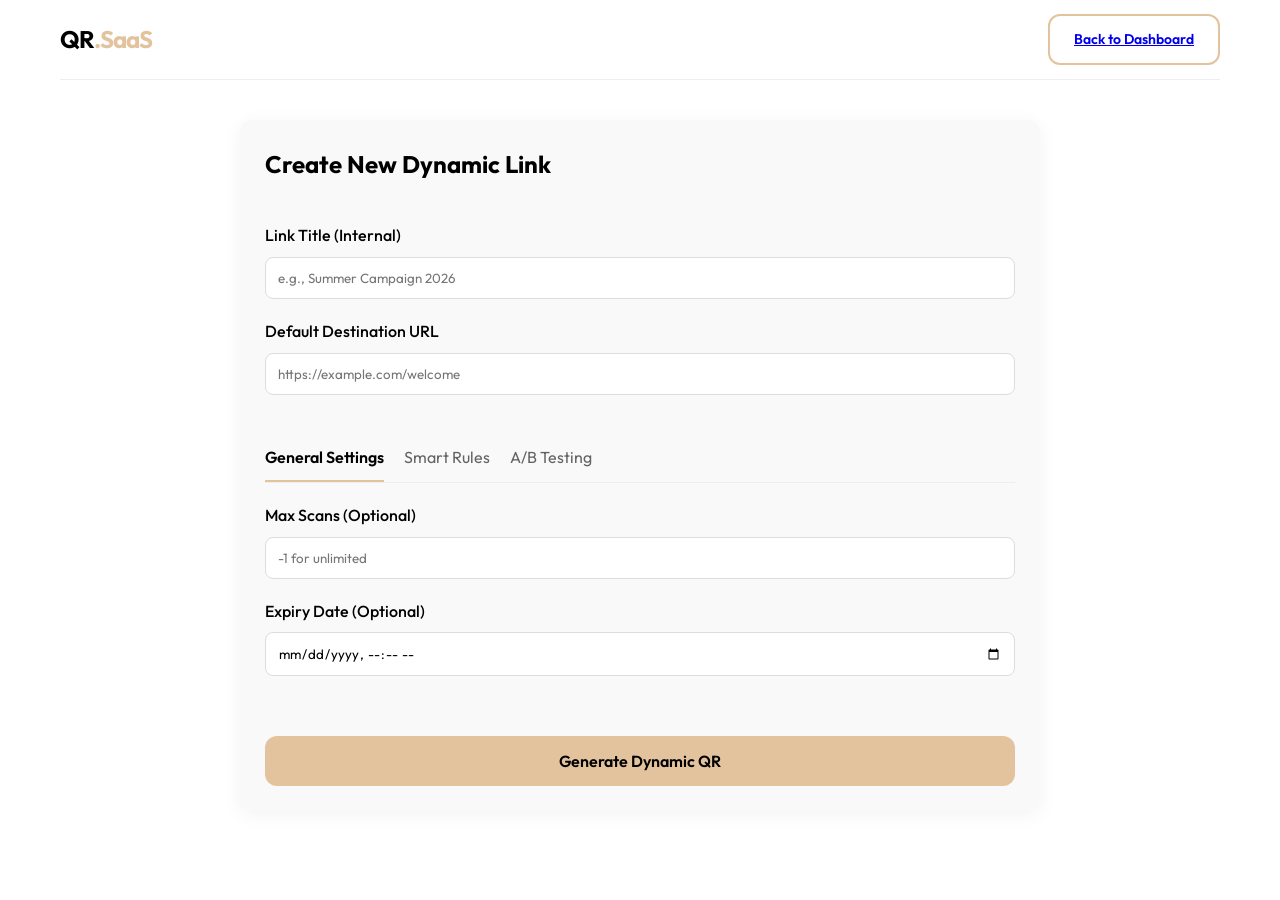
==== frontend/create.html @ 6008a7c1 "Initial commit: Production-ready Dynamic QR SaaS platform" ====
<!DOCTYPE html>
<html lang="en">
<head>
    <meta charset="UTF-8">
    <meta name="viewport" content="width=device-width, initial-scale=1.0">
    <title>Create Dynamic QR | QR</title>
    <link rel="stylesheet" href="css/style.css">
    <style>
        .tabs { display: flex; gap: 20px; border-bottom: 1px solid #eee; margin-bottom: 20px; }
        .tab { padding: 10px 0; cursor: pointer; opacity: 0.6; }
        .tab.active { opacity: 1; border-bottom: 2px solid var(--primary); font-weight: 600; }
        .tab-content { display: none; }
        .tab-content.active { display: block; }
        .rule-item { background: #fff; padding: 15px; border-radius: 8px; margin-bottom: 10px; border: 1px solid #eee; }
    </style>
</head>
<body>
    <div class="container">
        <header>
            <div class="logo">QR<span>.SaaS</span></div>
            <a href="dashboard.html" class="btn btn-outline">Back to Dashboard</a>
        </header>

        <section class="mt-40" style="max-width: 800px; margin-left: auto; margin-right: auto;">
            <div class="card">
                <h2>Create New Dynamic Link</h2>
                <form id="createLinkForm" class="mt-40">
                    <div class="form-group">
                        <label>Link Title (Internal)</label>
                        <input type="text" id="title" placeholder="e.g., Summer Campaign 2026" required>
                    </div>
                    <div class="form-group">
                        <label>Default Destination URL</label>
                        <input type="url" id="originalUrl" placeholder="https://example.com/welcome" required>
                    </div>

                    <div class="tabs mt-40">
                        <div class="tab active" onclick="showTab('settings')">General Settings</div>
                        <div class="tab" onclick="showTab('rules')">Smart Rules</div>
                        <div class="tab" onclick="showTab('abtest')">A/B Testing</div>
                    </div>

                    <div id="settings" class="tab-content active">
                        <div class="form-group">
                            <label>Max Scans (Optional)</label>
                            <input type="number" id="maxScans" placeholder="-1 for unlimited">
                        </div>
                        <div class="form-group">
                            <label>Expiry Date (Optional)</label>
                            <input type="datetime-local" id="expiresAt">
                        </div>
                    </div>

                    <div id="rules" class="tab-content">
                        <p style="font-size: 14px; color: #666; margin-bottom: 20px;">Redirect users based on country, device, or time.</p>
                        <div id="rulesList"></div>
                        <button type="button" class="btn btn-outline" style="width: 100%" onclick="addRule()">+ Add Rule</button>
                    </div>

                    <div id="abtest" class="tab-content">
                        <p style="font-size: 14px; color: #666; margin-bottom: 20px;">Split traffic between two URLs to test performance.</p>
                        <div class="form-group">
                            <label>Variant A URL (50% traffic)</label>
                            <input type="url" id="urlA" placeholder="https://example.com/variant-a">
                        </div>
                        <div class="form-group">
                            <label>Variant B URL (50% traffic)</label>
                            <input type="url" id="urlB" placeholder="https://example.com/variant-b">
                        </div>
                    </div>

                    <button type="submit" class="btn btn-primary mt-40" style="width: 100%; height: 50px; font-size: 16px;">Generate Dynamic QR</button>
                </form>
            </div>
        </section>
    </div>

    <script src="js/api.js"></script>
    <script src="js/create.js"></script>
</body>
</html>
---- frontend/css/style.css ----
@import url('https://fonts.googleapis.com/css2?family=Outfit:wght@300;400;500;600;700&display=swap');

:root {
    --primary: #E3C39D;
    --secondary: #A4B5C4;
    --bg: #FFFFFF;
    --text: #000000;
    --card-bg: #f9f9f9;
    --shadow: 0 4px 20px rgba(0, 0, 0, 0.05);
    --radius: 12px;
}

* {
    margin: 0;
    padding: 0;
    box-sizing: border-box;
    font-family: 'Outfit', sans-serif;
}

body {
    background-color: var(--bg);
    color: var(--text);
    line-height: 1.6;
}

/* Layout */
.container {
    max-width: 1200px;
    margin: 0 auto;
    padding: 0 20px;
}

header {
    height: 80px;
    display: flex;
    align-items: center;
    justify-content: space-between;
    border-bottom: 1px solid #eee;
}

.logo {
    font-size: 24px;
    font-weight: 700;
    letter-spacing: -1px;
}

.logo span {
    color: var(--primary);
}

/* Components */
.card {
    background: var(--card-bg);
    border-radius: var(--radius);
    padding: 24px;
    box-shadow: var(--shadow);
    transition: transform 0.3s ease;
    border: 1px solid transparent;
}

.card:hover {
    transform: translateY(-5px);
    border-color: var(--primary);
}

.btn {
    padding: 12px 24px;
    border-radius: var(--radius);
    border: none;
    cursor: pointer;
    font-weight: 600;
    transition: all 0.3s ease;
    font-size: 14px;
}

.btn-primary {
    background-color: var(--primary);
    color: #000;
}

.btn-primary:hover {
    filter: brightness(1.1);
}

.btn-secondary {
    background-color: var(--secondary);
    color: #fff;
}

.btn-outline {
    background: transparent;
    border: 2px solid var(--primary);
}

/* Forms */
.form-group {
    margin-bottom: 20px;
}

label {
    display: block;
    margin-bottom: 8px;
    font-weight: 500;
}

input, select {
    width: 100%;
    padding: 12px;
    border: 1px solid #ddd;
    border-radius: 8px;
    outline: none;
    transition: border-color 0.3s ease;
}

input:focus {
    border-color: var(--primary);
}

/* Auth Modal */
.modal-overlay {
    position: fixed;
    top: 0;
    left: 0;
    width: 100%;
    height: 100%;
    background: rgba(0,0,0,0.5);
    display: none;
    align-items: center;
    justify-content: center;
    backdrop-filter: blur(5px);
    z-index: 1000;
}

.modal {
    background: #fff;
    padding: 40px;
    border-radius: var(--radius);
    width: 400px;
    box-shadow: 0 10px 40px rgba(0,0,0,0.2);
}

/* Dashboard */
.dashboard-grid {
    display: grid;
    grid-template-columns: repeat(auto-fill, minmax(300px, 1fr));
    gap: 24px;
    margin-top: 40px;
}

.stats-card {
    text-align: center;
}

.stats-card h3 {
    font-size: 32px;
    color: var(--primary);
}

/* Utility */
.text-center { text-align: center; }
.mt-40 { margin-top: 40px; }
.flex { display: flex; align-items: center; gap: 10px; }
.justify-between { justify-content: space-between; }
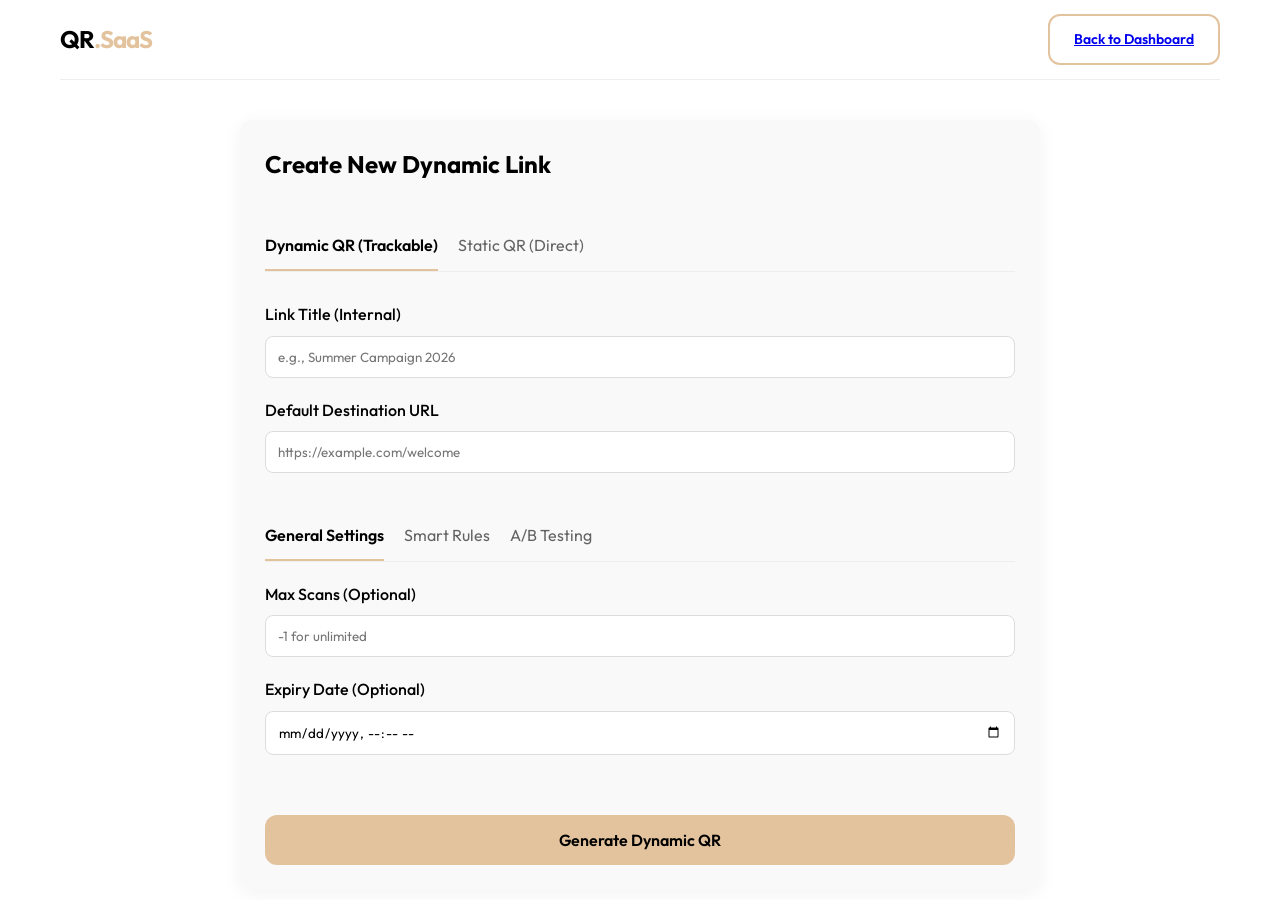
==== commit 9f82d103: "Add feature to generate Static QR Codes directly alongside Dynamic QR Codes" ====
--- a/frontend/create.html
+++ b/frontend/create.html
@@ -25,52 +25,69 @@
             <div class="card">
                 <h2>Create New Dynamic Link</h2>
                 <form id="createLinkForm" class="mt-40">
-                    <div class="form-group">
+                    <div class="tabs" style="margin-bottom: 30px;">
+                        <div class="tab active" id="tabDynamic" onclick="setQrMode('dynamic')">Dynamic QR (Trackable)</div>
+                        <div class="tab" id="tabStatic" onclick="setQrMode('static')">Static QR (Direct)</div>
+                    </div>
+
+                    <div id="dynamicConfigTitle" class="form-group">
                         <label>Link Title (Internal)</label>
-                        <input type="text" id="title" placeholder="e.g., Summer Campaign 2026" required>
+                        <input type="text" id="title" placeholder="e.g., Summer Campaign 2026">
                     </div>
                     <div class="form-group">
                         <label>Default Destination URL</label>
                         <input type="url" id="originalUrl" placeholder="https://example.com/welcome" required>
                     </div>
 
-                    <div class="tabs mt-40">
-                        <div class="tab active" onclick="showTab('settings')">General Settings</div>
-                        <div class="tab" onclick="showTab('rules')">Smart Rules</div>
-                        <div class="tab" onclick="showTab('abtest')">A/B Testing</div>
-                    </div>
+                    <div id="dynamicConfigContainer">
+                        <div class="tabs mt-40">
+                            <div class="tab active" onclick="showTab('settings')">General Settings</div>
+                            <div class="tab" onclick="showTab('rules')">Smart Rules</div>
+                            <div class="tab" onclick="showTab('abtest')">A/B Testing</div>
+                        </div>
 
-                    <div id="settings" class="tab-content active">
-                        <div class="form-group">
-                            <label>Max Scans (Optional)</label>
-                            <input type="number" id="maxScans" placeholder="-1 for unlimited">
+                        <div id="settings" class="tab-content active">
+                            <div class="form-group">
+                                <label>Max Scans (Optional)</label>
+                                <input type="number" id="maxScans" placeholder="-1 for unlimited">
+                            </div>
+                            <div class="form-group">
+                                <label>Expiry Date (Optional)</label>
+                                <input type="datetime-local" id="expiresAt">
+                            </div>
                         </div>
-                        <div class="form-group">
-                            <label>Expiry Date (Optional)</label>
-                            <input type="datetime-local" id="expiresAt">
+
+                        <div id="rules" class="tab-content">
+                            <p style="font-size: 14px; color: #666; margin-bottom: 20px;">Redirect users based on country, device, or time.</p>
+                            <div id="rulesList"></div>
+                            <button type="button" class="btn btn-outline" style="width: 100%" onclick="addRule()">+ Add Rule</button>
+                        </div>
+
+                        <div id="abtest" class="tab-content">
+                            <p style="font-size: 14px; color: #666; margin-bottom: 20px;">Split traffic between two URLs to test performance.</p>
+                            <div class="form-group">
+                                <label>Variant A URL (50% traffic)</label>
+                                <input type="url" id="urlA" placeholder="https://example.com/variant-a">
+                            </div>
+                            <div class="form-group">
+                                <label>Variant B URL (50% traffic)</label>
+                                <input type="url" id="urlB" placeholder="https://example.com/variant-b">
+                            </div>
                         </div>
                     </div>
 
-                    <div id="rules" class="tab-content">
-                        <p style="font-size: 14px; color: #666; margin-bottom: 20px;">Redirect users based on country, device, or time.</p>
-                        <div id="rulesList"></div>
-                        <button type="button" class="btn btn-outline" style="width: 100%" onclick="addRule()">+ Add Rule</button>
-                    </div>
+                    <button type="submit" id="generateBtn" class="btn btn-primary mt-40" style="width: 100%; height: 50px; font-size: 16px;">Generate Dynamic QR</button>
 
-                    <div id="abtest" class="tab-content">
-                        <p style="font-size: 14px; color: #666; margin-bottom: 20px;">Split traffic between two URLs to test performance.</p>
-                        <div class="form-group">
-                            <label>Variant A URL (50% traffic)</label>
-                            <input type="url" id="urlA" placeholder="https://example.com/variant-a">
-                        </div>
-                        <div class="form-group">
-                            <label>Variant B URL (50% traffic)</label>
-                            <input type="url" id="urlB" placeholder="https://example.com/variant-b">
-                        </div>
-                    </div>
-
-                    <button type="submit" class="btn btn-primary mt-40" style="width: 100%; height: 50px; font-size: 16px;">Generate Dynamic QR</button>
                 </form>
+            </div>
+        </section>
+        <section id="staticResultSection" class="mt-40" style="max-width: 800px; margin-left: auto; margin-right: auto; display: none;">
+            <div class="card" style="text-align: center;">
+                <h2>Your Static QR Code</h2>
+                <p style="margin-bottom: 20px; opacity: 0.7;">This QR code points directly to your URL and is not tracked.</p>
+                <img id="staticQrImage" src="" alt="Static QR" style="max-width: 250px; border-radius: 10px; margin: 0 auto; display: block;">
+                <a id="downloadStaticQr" href="#" download="static-qr.png" class="btn btn-outline mt-40" style="display: inline-block;">Download QR Code</a>
+                <button onclick="window.location.reload()" class="btn btn-primary mt-40" style="display: inline-block; margin-left: 10px;">Create Another</button>
             </div>
         </section>
     </div>
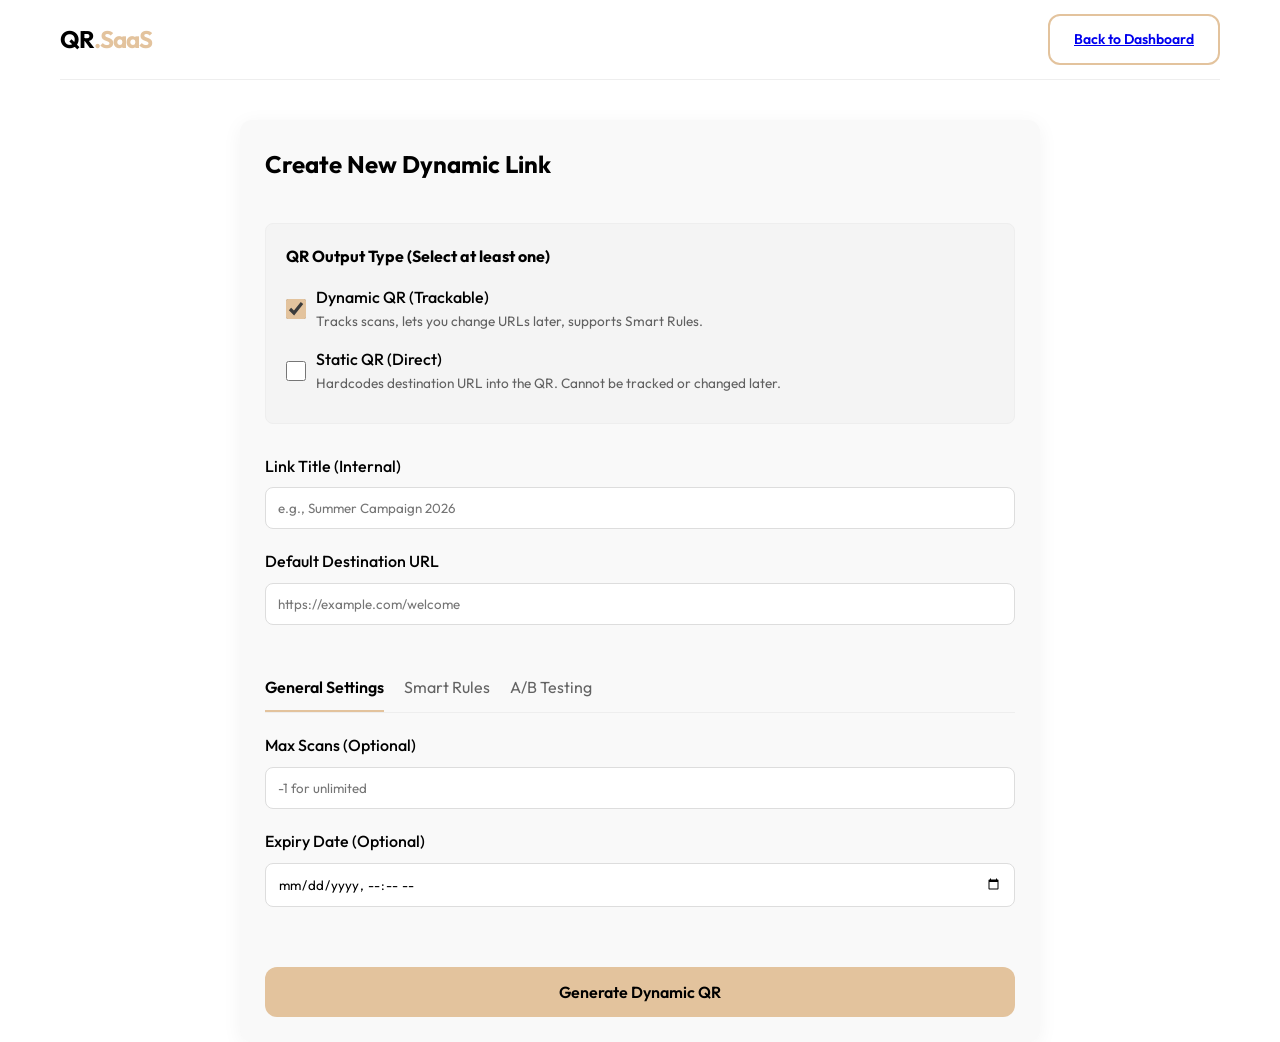
==== commit 7bc17114: "Update QR creation form to allow parallel dynamic and static QR generation via checkboxes" ====
--- a/frontend/create.html
+++ b/frontend/create.html
@@ -25,9 +25,24 @@
             <div class="card">
                 <h2>Create New Dynamic Link</h2>
                 <form id="createLinkForm" class="mt-40">
-                    <div class="tabs" style="margin-bottom: 30px;">
-                        <div class="tab active" id="tabDynamic" onclick="setQrMode('dynamic')">Dynamic QR (Trackable)</div>
-                        <div class="tab" id="tabStatic" onclick="setQrMode('static')">Static QR (Direct)</div>
+                    <div class="form-group" style="background: rgba(0,0,0,0.02); padding: 20px; border-radius: 8px; border: 1px solid #eee; margin-bottom: 30px;">
+                        <label style="margin-bottom: 15px; display: block; font-weight: bold;">QR Output Type (Select at least one)</label>
+                        
+                        <label style="display: flex; align-items: center; gap: 10px; margin-bottom: 15px; font-weight: normal; cursor: pointer;">
+                            <input type="checkbox" id="checkDynamic" checked onchange="toggleQrMode()" style="width: 20px; height: 20px; accent-color: var(--primary);">
+                            <div>
+                                <div style="font-weight: 500;">Dynamic QR (Trackable)</div>
+                                <div style="font-size: 0.85em; opacity: 0.6;">Tracks scans, lets you change URLs later, supports Smart Rules.</div>
+                            </div>
+                        </label>
+
+                        <label style="display: flex; align-items: center; gap: 10px; font-weight: normal; cursor: pointer;">
+                            <input type="checkbox" id="checkStatic" onchange="toggleQrMode()" style="width: 20px; height: 20px; accent-color: var(--primary);">
+                            <div>
+                                <div style="font-weight: 500;">Static QR (Direct)</div>
+                                <div style="font-size: 0.85em; opacity: 0.6;">Hardcodes destination URL into the QR. Cannot be tracked or changed later.</div>
+                            </div>
+                        </label>
                     </div>
 
                     <div id="dynamicConfigTitle" class="form-group">
@@ -81,13 +96,32 @@
                 </form>
             </div>
         </section>
-        <section id="staticResultSection" class="mt-40" style="max-width: 800px; margin-left: auto; margin-right: auto; display: none;">
+        <section id="resultSection" class="mt-40" style="max-width: 800px; margin-left: auto; margin-right: auto; display: none;">
             <div class="card" style="text-align: center;">
-                <h2>Your Static QR Code</h2>
-                <p style="margin-bottom: 20px; opacity: 0.7;">This QR code points directly to your URL and is not tracked.</p>
-                <img id="staticQrImage" src="" alt="Static QR" style="max-width: 250px; border-radius: 10px; margin: 0 auto; display: block;">
-                <a id="downloadStaticQr" href="#" download="static-qr.png" class="btn btn-outline mt-40" style="display: inline-block;">Download QR Code</a>
-                <button onclick="window.location.reload()" class="btn btn-primary mt-40" style="display: inline-block; margin-left: 10px;">Create Another</button>
+                <h2>Your QR Codes are Ready!</h2>
+                
+                <div id="dynamicResult" style="display: none; margin-top: 30px; padding-top: 30px; border-top: 1px solid #eee;">
+                    <h3>Dynamic QR Code</h3>
+                    <p style="margin-bottom: 20px; opacity: 0.7;">This QR is trackable. You can manage it from your Dashboard.</p>
+                    <img id="dynamicQrImage" src="" alt="Dynamic QR" style="max-width: 250px; border-radius: 10px; margin: 0 auto; display: block;">
+                    <div class="mt-40">
+                        <a id="downloadDynamicQr" href="#" download="dynamic-qr.png" class="btn btn-primary" style="display: inline-block;">Download Dynamic QR</a>
+                    </div>
+                </div>
+
+                <div id="staticResult" style="display: none; margin-top: 30px; padding-top: 30px; border-top: 1px solid #eee;">
+                    <h3>Static QR Code</h3>
+                    <p style="margin-bottom: 20px; opacity: 0.7;">This QR points directly to your URL and is not tracked.</p>
+                    <img id="staticQrImage" src="" alt="Static QR" style="max-width: 250px; border-radius: 10px; margin: 0 auto; display: block;">
+                    <div class="mt-40">
+                        <a id="downloadStaticQr" href="#" download="static-qr.png" class="btn btn-outline" style="display: inline-block;">Download Static QR</a>
+                    </div>
+                </div>
+
+                <div class="mt-40" style="padding-top: 30px;">
+                    <a href="dashboard.html" class="btn btn-outline" style="display: inline-block; margin-right: 10px;">Go to Dashboard</a>
+                    <button onclick="window.location.reload()" class="btn btn-primary" style="display: inline-block;">Create Another</button>
+                </div>
             </div>
         </section>
     </div>
